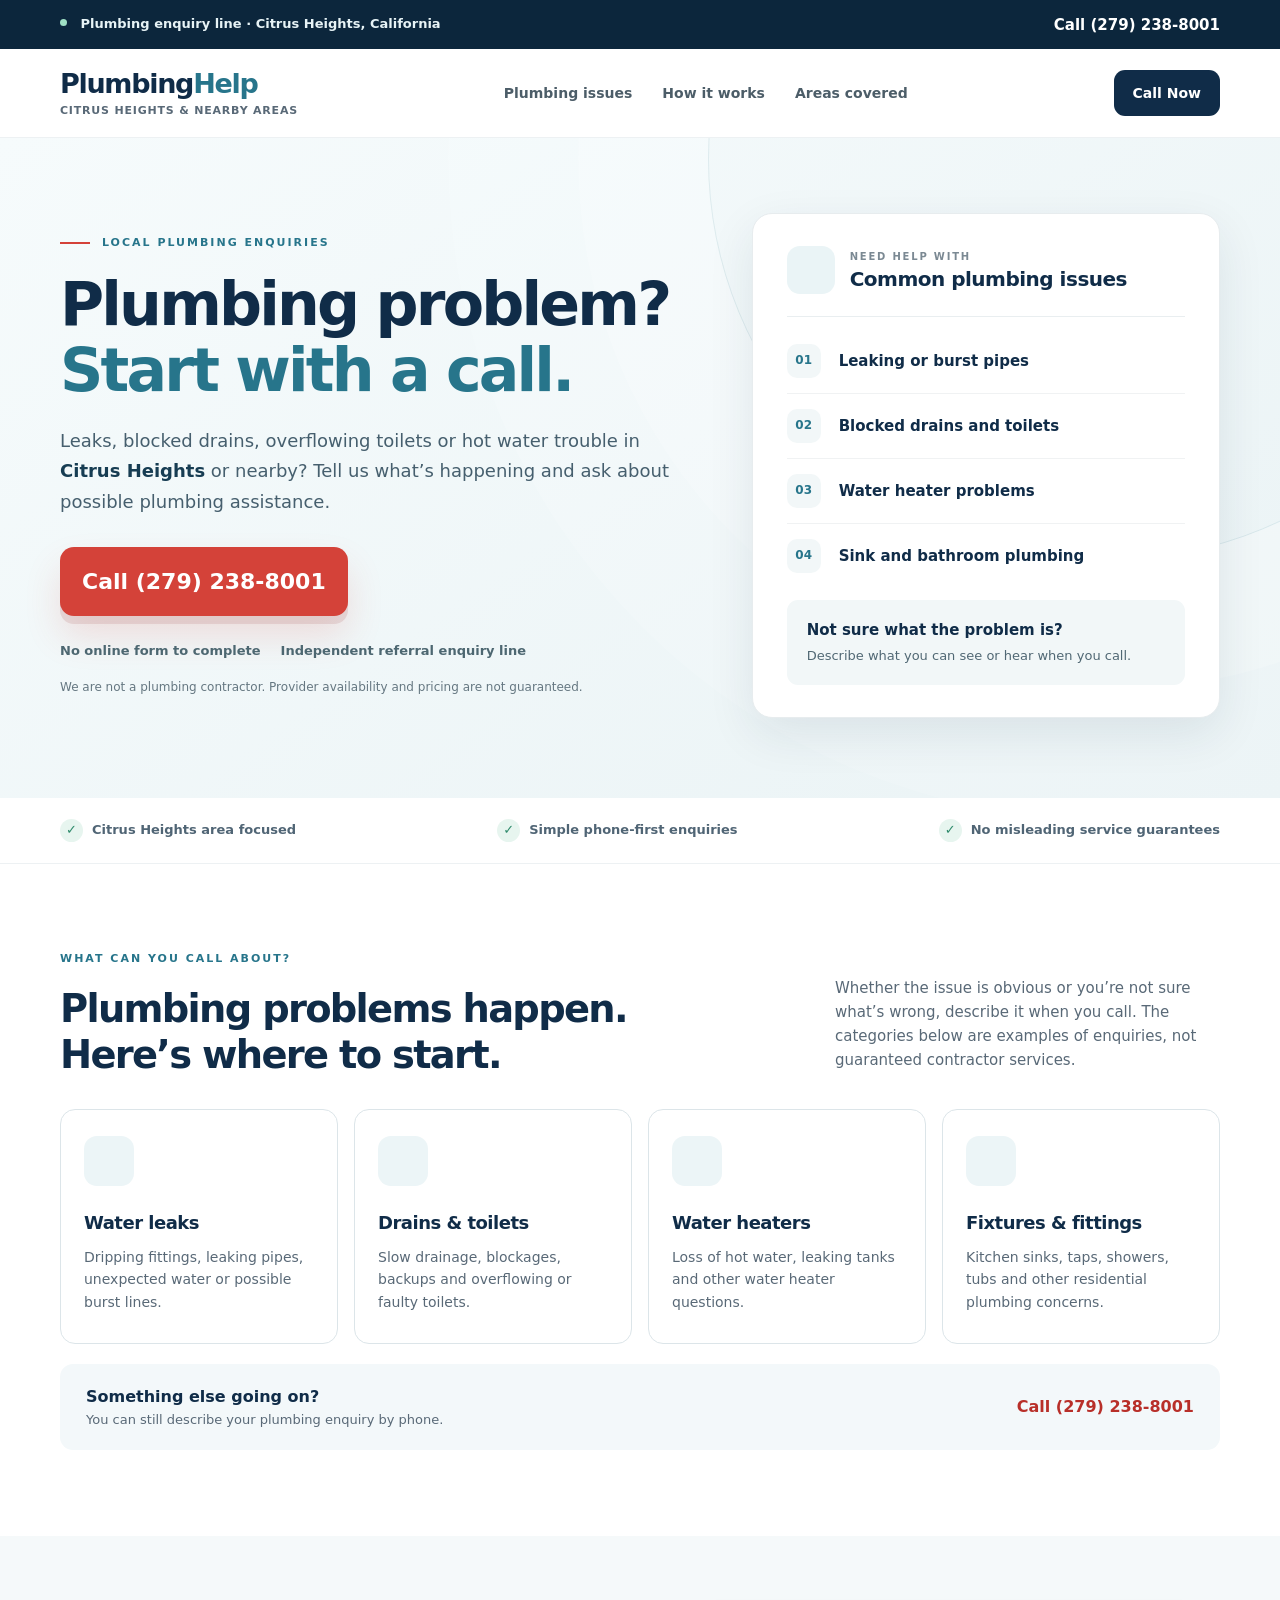
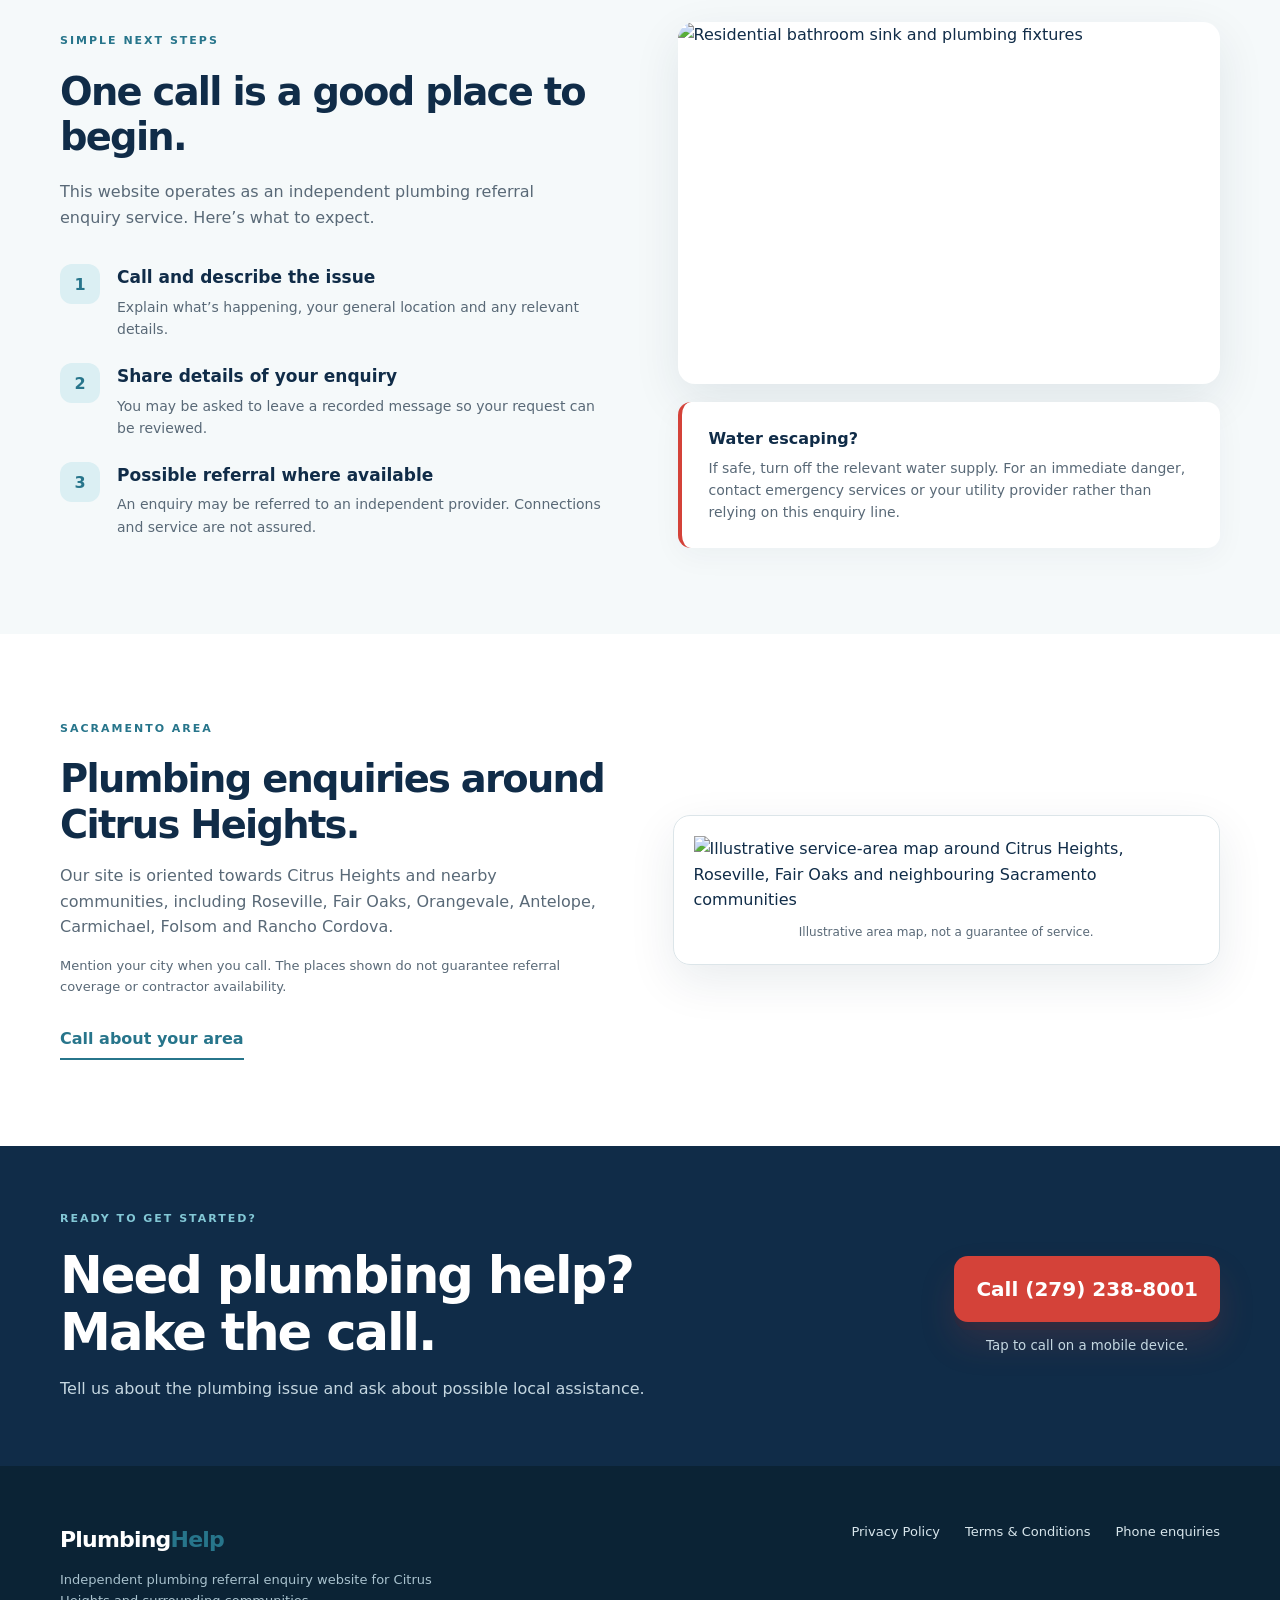
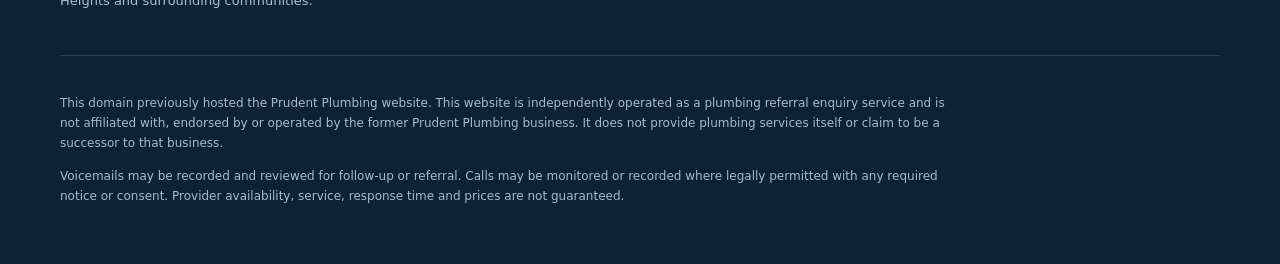
==== index.html @ e6895f0c "Add files via upload" ====
<!DOCTYPE html>

<html lang="en-US">
<head>
<meta charset="utf-8"/>
<meta content="width=device-width, initial-scale=1" name="viewport"/>
<meta content="#102c48" name="theme-color"/>
<title>Plumbing Help in Citrus Heights, CA | Independent Referral Enquiries</title>
<meta content="Plumbing problem in Citrus Heights or nearby Sacramento communities? Call an independent plumbing referral enquiry service to explain your issue and ask about possible local assistance." name="description"/>
<link href="https://prudent-plumbing.com/" rel="canonical"/>
<style>
:root{--ink:#102c48;--navy:#102c48;--navy2:#183d5c;--blue:#27758b;--red:#d44239;--red-dark:#b82f29;--paper:#fff;--mist:#f2f7f8;--line:#dce5e9;--muted:#596977;--shadow:0 16px 48px rgba(16,44,72,.09)}*{box-sizing:border-box}html{scroll-behavior:smooth;scroll-padding-top:90px}body{margin:0;font-family:Inter,ui-sans-serif,system-ui,-apple-system,BlinkMacSystemFont,"Segoe UI",sans-serif;color:var(--ink);background:var(--paper);line-height:1.6;-webkit-font-smoothing:antialiased}a{color:inherit;text-decoration:none}a:focus-visible{outline:3px solid #e76c54;outline-offset:4px}img{max-width:100%;height:auto;display:block}svg{width:24px;height:24px;fill:none;stroke:currentColor;stroke-width:1.8;stroke-linecap:round;stroke-linejoin:round}.wrap{width:min(1160px,calc(100% - 48px));margin-inline:auto}.skip{position:absolute;left:-9999px;top:0;background:#fff;padding:12px;z-index:200}.skip:focus{left:12px}.topbar{background:#0c263c;color:#e7f3f6}.topbar-inner{min-height:49px;display:flex;align-items:center;justify-content:space-between;gap:16px;font-size:13px;font-weight:600}.status-dot{display:inline-block;width:7px;height:7px;background:#9fe0c5;border-radius:50%;margin-right:9px;vertical-align:2px}.topbar-link{color:#fff;font-size:15px}.topbar-link span{font-size:18px}.site-header{background:#fff;border-bottom:1px solid #edf1f3}.header-inner{min-height:88px;display:flex;align-items:center;justify-content:space-between;gap:24px}.site-brand{display:flex;flex-direction:column;line-height:1.1}.brand-text{font-size:27px;font-weight:850;letter-spacing:-1.3px}.brand-accent,.footer-inner strong span{color:var(--blue)}.brand-small{font-size:11px;letter-spacing:.8px;color:var(--muted);margin-top:7px;text-transform:uppercase;font-weight:700}.desktop-nav{display:flex;gap:30px;font-size:14px;font-weight:700;color:#4c5d68}.desktop-nav a:hover{color:var(--red)}.header-cta{display:inline-flex;align-items:center;gap:8px;background:var(--ink);color:white;font-size:14px;font-weight:800;padding:12px 19px;border-radius:11px;white-space:nowrap}.header-cta svg{width:17px;height:17px}.header-cta:hover{background:var(--blue)}.hero{background:linear-gradient(145deg,#f6fbfc 0%,#eaf3f5 100%);position:relative;overflow:hidden}.hero:before{content:"";position:absolute;right:-230px;top:-380px;width:800px;height:800px;border:1px solid rgba(40,117,139,.1);border-radius:50%;box-shadow:0 0 0 130px rgba(255,255,255,.15),0 0 0 260px rgba(255,255,255,.10);pointer-events:none}.hero-grid{display:grid;grid-template-columns:minmax(0,1.15fr) minmax(340px,.85fr);gap:58px;align-items:center;padding-top:75px;padding-bottom:80px;position:relative}.eyebrow,.section-eyebrow{letter-spacing:2px;text-transform:uppercase;font-size:11px;font-weight:850;color:var(--blue);margin:0 0 19px}.eyebrow{display:flex;align-items:center;gap:12px}.small-line{height:2px;width:30px;background:var(--red)}.hero h1{font-size:clamp(40px,4.7vw,66px);line-height:1.1;letter-spacing:-2.8px;margin:0 0 23px;font-weight:850}.hero h1 span{color:var(--blue)}.hero-lead{font-size:18px;line-height:1.7;max-width:650px;color:#465f6e;margin:0 0 29px}.hero-lead strong{color:#173d53}.primary-cta{display:inline-flex;justify-content:center;align-items:center;gap:13px;background:var(--red);color:white;font-weight:850;border-radius:14px;padding:17px 22px;box-shadow:0 8px 0 rgba(130,26,25,.11),0 20px 36px rgba(212,66,57,.15);transition:background .2s,transform .2s}.primary-cta:hover{background:var(--red-dark);transform:translateY(-2px)}.hero-main-cta{font-size:22px;min-height:68px}.primary-cta svg{width:23px;height:23px;flex-shrink:0}.cta-arrow{font-size:24px;margin-left:7px}.hero-meta{display:flex;flex-wrap:wrap;gap:10px 20px;margin-top:25px;font-size:13px;font-weight:700;color:#4d6771}.hero-meta span{display:inline-flex;align-items:center;gap:7px}.hero-meta svg{width:17px;height:17px;color:var(--blue);stroke-width:3}.hero-honesty{margin:16px 0 0;font-size:12px;color:#657781;max-width:550px}.hero-aside{background:#fff;box-shadow:var(--shadow);border:1px solid #e7ecee;border-radius:20px;padding:32px 34px;position:relative}.aside-header{display:flex;align-items:center;gap:15px;border-bottom:1px solid #e9eef0;padding-bottom:22px}.aside-icon{width:48px;height:48px;display:grid;place-items:center;border-radius:13px;background:#eaf4f6;color:var(--blue)}.aside-icon svg{width:22px;height:22px}.aside-kicker{font-size:10px;letter-spacing:1.8px;font-weight:850;color:#7b8993;margin:0 0 2px}.aside-header h2{font-size:20px;line-height:1.2;letter-spacing:-.5px;margin:0}.aside-items{padding:12px 0}.aside-items>div{display:flex;gap:18px;align-items:center;border-bottom:1px solid #f0f2f3;padding:15px 0;font-size:15px;font-weight:700}.aside-items>div:last-child{border-bottom:0}.issue-symbol{width:34px;height:34px;display:grid;place-items:center;background:#f2f7f8;border-radius:10px;color:var(--blue);font-size:12px;font-weight:850}.aside-footer{border-radius:11px;background:var(--mist);padding:18px 20px;display:flex;flex-direction:column;gap:4px}.aside-footer strong{font-size:15px}.aside-footer span{font-size:13px;color:#516874}.trust-strip{background:#fff;border-bottom:1px solid #edf1f3}.trust-inner{display:flex;align-items:center;justify-content:space-between;gap:22px;padding:21px 0;color:#506575;font-size:13px;font-weight:700}.trust-inner>span{display:flex;align-items:center;gap:9px}.trust-tick{background:#e7f5ef;color:#2f8b6c;width:23px;height:23px;border-radius:50%;display:grid;place-items:center;font-weight:900}.section{padding:86px 0}.section-heading{display:flex;justify-content:space-between;align-items:end;gap:65px;margin-bottom:32px}.section-heading h2,.how-copy h2,.location-copy h2{font-size:clamp(32px,3vw,43px);letter-spacing:-1.7px;line-height:1.18;margin:0;font-weight:850}.section-heading>p{max-width:385px;color:var(--muted);font-size:15px;margin:0 0 5px}.service-grid{display:grid;grid-template-columns:repeat(4,1fr);gap:16px}.service-card{border:1px solid var(--line);border-radius:15px;padding:26px 23px;min-height:235px;background:#fff;transition:box-shadow .2s,transform .2s}.service-card:hover{box-shadow:var(--shadow);transform:translateY(-3px)}.service-icon{color:var(--blue);background:#ecf5f7;width:50px;height:50px;display:grid;place-items:center;border-radius:13px;margin-bottom:23px}.service-card h3{font-size:18px;margin:0 0 8px;letter-spacing:-.5px}.service-card p{margin:0;color:var(--muted);font-size:14px}.services-cta{background:#f3f8fa;border-radius:13px;margin-top:20px;padding:20px 26px;display:flex;align-items:center;justify-content:space-between;gap:22px}.services-cta div{display:flex;flex-direction:column}.services-cta strong{font-size:16px}.services-cta span{font-size:13px;color:var(--muted)}.services-cta a{color:var(--red-dark);font-weight:850;white-space:nowrap}.services-cta a span{color:inherit;font-size:20px}.how-section{background:#f5f9fa}.how-layout{display:grid;grid-template-columns:1fr 1fr;gap:75px;align-items:center}.how-intro{color:var(--muted);font-size:16px;margin:20px 0 34px;max-width:530px}.steps{display:grid;gap:23px}.step{display:flex;align-items:start;gap:17px}.step-num{width:40px;height:40px;flex-shrink:0;border-radius:12px;background:#dbeff3;display:grid;place-items:center;color:var(--blue);font-weight:850}.step h3{font-size:17px;margin:0 0 4px}.step p{font-size:14px;color:var(--muted);margin:0}.photo-frame{border-radius:17px;overflow:hidden;box-shadow:var(--shadow);background:#fff}.photo-frame img{width:100%;aspect-ratio:1.5;object-fit:cover}.help-note{padding:24px 27px;border-radius:13px;background:#fff;margin-top:18px;border-left:4px solid var(--red);box-shadow:0 8px 30px rgba(16,44,72,.045)}.help-note strong{font-size:16px}.help-note p{margin:5px 0 0;font-size:14px;color:var(--muted)}.location-grid{display:grid;grid-template-columns:1fr 1fr;gap:65px;align-items:center}.location-copy p:not(.section-eyebrow){max-width:540px;color:var(--muted);font-size:16px}.location-copy .muted{font-size:13px!important}.secondary-cta{display:inline-flex;gap:10px;align-items:center;margin-top:16px;color:var(--blue);font-weight:850;border-bottom:2px solid var(--blue);padding-bottom:6px}.secondary-cta span{font-size:22px}.map-frame{padding:20px;border:1px solid var(--line);border-radius:17px;box-shadow:var(--shadow)}.map-frame img{width:100%;object-fit:contain}.map-frame p{font-size:12px;text-align:center;color:var(--muted);margin:10px 0 2px}.closing-cta{background:var(--navy);color:#fff;padding:64px 0}.closing-inner{display:flex;justify-content:space-between;align-items:center;gap:60px}.closing-cta .section-eyebrow{color:#83c8d6}.closing-cta h2{font-size:clamp(34px,4vw,52px);letter-spacing:-2px;line-height:1.13;margin:0 0 14px}.closing-cta p:last-child{color:#c5d7e1;margin:0}.closing-action{display:flex;flex-direction:column;align-items:center;gap:13px}.light-cta{background:var(--red);font-size:20px;white-space:nowrap}.closing-action small{color:#c5d7e1}.footer{background:#0b2335;color:#d8e6ec;padding:56px 0 45px}.footer-inner{display:flex;justify-content:space-between;gap:50px;padding-bottom:30px}.footer-inner strong{font-size:22px;letter-spacing:-.8px;color:#fff}.footer-inner p{max-width:420px;font-size:13px;color:#a9c2ce}.footer-links{display:flex;gap:25px;align-items:start;font-size:13px}.footer-links a:hover{text-decoration:underline}.footer-legal{padding-top:25px;border-top:1px solid #294254}.footer-legal p{max-width:900px;color:#a6bcc8;font-size:12px;line-height:1.7}.draft-note{color:#f2d7ae!important}.mobile-call{display:none} @media(max-width:1000px){.hero-grid{gap:30px;grid-template-columns:minmax(0,1.1fr) minmax(300px,.9fr)}.hero h1{font-size:48px}.desktop-nav{gap:16px}.service-grid{grid-template-columns:repeat(2,1fr)}.service-card{min-height:210px}.how-layout,.location-grid{gap:40px}}@media(max-width:760px){.wrap{width:min(100% - 32px,600px)}.topbar-inner{min-height:40px}.topbar-message{font-size:11px}.topbar-link{display:none}.header-inner{min-height:72px}.brand-text{font-size:24px}.brand-small{font-size:9px}.desktop-nav{display:none}.header-cta{padding:10px 13px}.hero-grid{grid-template-columns:1fr;padding-top:52px;padding-bottom:55px;gap:36px}.hero h1{font-size:clamp(39px,10vw,55px);letter-spacing:-1.9px}.hero-lead{font-size:16px}.hero-aside{padding:24px}.hero-main-cta{font-size:18px;width:100%;padding:15px 12px}.hero-meta{font-size:12px}.trust-inner{flex-wrap:wrap;gap:13px;padding:16px 0}.trust-inner>span{width:100%}.section{padding:64px 0}.section-heading{display:block}.section-heading>p{margin-top:17px}.service-grid{grid-template-columns:repeat(2,1fr)}.how-layout,.location-grid{grid-template-columns:1fr}.location-grid .map-frame{order:2}.services-cta{align-items:start;flex-direction:column}.closing-inner{flex-direction:column;align-items:start;gap:28px}.closing-action{align-items:stretch;width:100%}.light-cta{justify-content:center;font-size:18px}.footer-inner{flex-direction:column;gap:22px}.footer-links{flex-wrap:wrap;gap:15px}.mobile-call{display:flex;position:fixed;bottom:0;left:0;right:0;z-index:1000;justify-content:space-between;align-items:center;gap:10px;background:#fff;padding:10px 16px calc(10px + env(safe-area-inset-bottom));box-shadow:0 -6px 30px #102c4820;border-top:1px solid var(--line)}.mobile-call>span{font-size:12px;color:var(--ink);font-weight:750}.mobile-call a{background:var(--red);color:#fff;border-radius:11px;padding:11px 13px;font-size:14px;font-weight:850;white-space:nowrap}.footer{padding-bottom:110px}}@media(max-width:470px){.header-cta svg{display:none}.hero-aside{border-radius:15px}.service-grid{grid-template-columns:1fr}.service-card{min-height:0;padding:22px}.service-icon{margin-bottom:14px}.hero-meta{flex-direction:column}.closing-cta h2{font-size:35px}.mobile-call>span{font-size:11px}.mobile-call a{font-size:13px}}@media(prefers-reduced-motion:reduce){html{scroll-behavior:auto}*,*:before,*:after{transition:none!important}}

</style>
</head>
<body>
<a class="skip" href="#main">Skip to content</a>
<div class="topbar"><div class="wrap topbar-inner"><span class="topbar-message"><span aria-hidden="true" class="status-dot"></span> Plumbing enquiry line · Citrus Heights, California</span><a aria-label="Call the plumbing enquiry line on 279 238 8001" class="topbar-link" href="tel:+12792388001">Call (279) 238-8001 </a></div></div>
<header class="site-header"><div class="wrap header-inner">
<a aria-label="Plumbing Help home" class="site-brand" href="https://prudent-plumbing.com/"><span class="brand-text">Plumbing<span class="brand-accent">Help</span></span><span class="brand-small">Citrus Heights &amp; nearby areas</span></a>
<nav aria-label="Main navigation" class="desktop-nav"><a href="#services">Plumbing issues</a><a href="#how">How it works</a><a href="#areas">Areas covered</a></nav>
<a class="header-cta" href="tel:+12792388001"> Call Now</a>
</div></header>
<main id="main">
<section aria-labelledby="hero-heading" class="hero"><div class="wrap hero-grid">
<div class="hero-content"><p class="eyebrow"><span class="small-line"></span> LOCAL PLUMBING ENQUIRIES</p>
<h1 id="hero-heading">Plumbing problem?<br/><span>Start with a call.</span></h1>
<p class="hero-lead">Leaks, blocked drains, overflowing toilets or hot water trouble in <strong>Citrus Heights</strong> or nearby? Tell us what’s happening and ask about possible plumbing assistance.</p>
<a class="primary-cta hero-main-cta" href="tel:+12792388001"><span>Call (279) 238-8001</span></a>
<div class="hero-meta"><span> No online form to complete</span><span> Independent referral enquiry line</span></div>
<p class="hero-honesty">We are not a plumbing contractor. Provider availability and pricing are not guaranteed.</p>
</div>
<aside aria-label="Plumbing enquiry guidance" class="hero-aside"><div class="aside-header"><span aria-hidden="true" class="aside-icon"></span><div><p class="aside-kicker">NEED HELP WITH</p><h2>Common plumbing issues</h2></div></div>
<div class="aside-items"><div><span aria-hidden="true" class="issue-symbol">01</span><span>Leaking or burst pipes</span></div><div><span aria-hidden="true" class="issue-symbol">02</span><span>Blocked drains and toilets</span></div><div><span aria-hidden="true" class="issue-symbol">03</span><span>Water heater problems</span></div><div><span aria-hidden="true" class="issue-symbol">04</span><span>Sink and bathroom plumbing</span></div></div>
<div class="aside-footer"><strong>Not sure what the problem is?</strong><span>Describe what you can see or hear when you call.</span></div>
</aside>
</div></section>
<section class="trust-strip"><div class="wrap trust-inner"><span><span aria-hidden="true" class="trust-tick">✓</span> Citrus Heights area focused</span><span><span aria-hidden="true" class="trust-tick">✓</span> Simple phone-first enquiries</span><span><span aria-hidden="true" class="trust-tick">✓</span> No misleading service guarantees</span></div></section>
<section class="section services-section" id="services"><div class="wrap"><div class="section-heading"><div><p class="section-eyebrow">WHAT CAN YOU CALL ABOUT?</p><h2>Plumbing problems happen.<br/>Here’s where to start.</h2></div><p>Whether the issue is obvious or you’re not sure what’s wrong, describe it when you call. The categories below are examples of enquiries, not guaranteed contractor services.</p></div>
<div class="service-grid">
<article class="service-card"><div class="service-icon"></div><h3>Water leaks</h3><p>Dripping fittings, leaking pipes, unexpected water or possible burst lines.</p></article>
<article class="service-card"><div class="service-icon"></div><h3>Drains &amp; toilets</h3><p>Slow drainage, blockages, backups and overflowing or faulty toilets.</p></article>
<article class="service-card"><div class="service-icon"></div><h3>Water heaters</h3><p>Loss of hot water, leaking tanks and other water heater questions.</p></article>
<article class="service-card"><div class="service-icon"></div><h3>Fixtures &amp; fittings</h3><p>Kitchen sinks, taps, showers, tubs and other residential plumbing concerns.</p></article>
</div>
<div class="services-cta"><div><strong>Something else going on?</strong><span>You can still describe your plumbing enquiry by phone.</span></div><a href="tel:+12792388001">Call (279) 238-8001 </a></div>
</div></section>
<section class="section how-section" id="how"><div class="wrap how-layout"><div class="how-copy"><p class="section-eyebrow">SIMPLE NEXT STEPS</p><h2>One call is a good place to begin.</h2><p class="how-intro">This website operates as an independent plumbing referral enquiry service. Here’s what to expect.</p><div class="steps"><div class="step"><span class="step-num">1</span><div><h3>Call and describe the issue</h3><p>Explain what’s happening, your general location and any relevant details.</p></div></div><div class="step"><span class="step-num">2</span><div><h3>Share details of your enquiry</h3><p>You may be asked to leave a recorded message so your request can be reviewed.</p></div></div><div class="step"><span class="step-num">3</span><div><h3>Possible referral where available</h3><p>An enquiry may be referred to an independent provider. Connections and service are not assured.</p></div></div></div></div><div class="how-side"><div class="photo-frame"><img alt="Residential bathroom sink and plumbing fixtures" loading="lazy" src="assets/plumbing-support.png"/></div><div class="help-note"><strong>Water escaping?</strong><p>If safe, turn off the relevant water supply. For an immediate danger, contact emergency services or your utility provider rather than relying on this enquiry line.</p></div></div></div></section>
<section class="section location-section" id="areas"><div class="wrap location-grid"><div class="location-copy"><p class="section-eyebrow">SACRAMENTO AREA</p><h2>Plumbing enquiries around Citrus Heights.</h2><p>Our site is oriented towards Citrus Heights and nearby communities, including Roseville, Fair Oaks, Orangevale, Antelope, Carmichael, Folsom and Rancho Cordova.</p><p class="muted">Mention your city when you call. The places shown do not guarantee referral coverage or contractor availability.</p><a class="secondary-cta" href="tel:+12792388001">Call about your area </a></div><div class="map-frame"><img alt="Illustrative service-area map around Citrus Heights, Roseville, Fair Oaks and neighbouring Sacramento communities" loading="lazy" src="assets/service_area.png"/><p>Illustrative area map, not a guarantee of service.</p></div></div></section>
<section class="closing-cta"><div class="wrap closing-inner"><div><p class="section-eyebrow">READY TO GET STARTED?</p><h2>Need plumbing help?<br/>Make the call.</h2><p>Tell us about the plumbing issue and ask about possible local assistance.</p></div><div class="closing-action"><a class="primary-cta light-cta" href="tel:+12792388001"> Call (279) 238-8001</a><small>Tap to call on a mobile device.</small></div></div></section>
</main>
<footer class="footer" id="contact"><div class="wrap footer-inner"><div><strong>Plumbing<span>Help</span></strong><p>Independent plumbing referral enquiry website for Citrus Heights and surrounding communities.</p></div><div class="footer-links"><a href="https://prudent-plumbing.com/privacy.html">Privacy Policy</a><a href="https://prudent-plumbing.com/terms.html">Terms &amp; Conditions</a><a href="tel:+12792388001">Phone enquiries</a></div></div><div class="wrap footer-legal"><p>This domain previously hosted the Prudent Plumbing website. This website is independently operated as a plumbing referral enquiry service and is not affiliated with, endorsed by or operated by the former Prudent Plumbing business. It does not provide plumbing services itself or claim to be a successor to that business.</p><p>Voicemails may be recorded and reviewed for follow-up or referral. Calls may be monitored or recorded where legally permitted with any required notice or consent. Provider availability, service, response time and prices are not guaranteed.</p></div></footer>
<div class="mobile-call"><span>Plumbing enquiry line</span><a aria-label="Call 279 238 8001" href="tel:+12792388001">Call (279) 238-8001 </a></div>
</body>
</html>
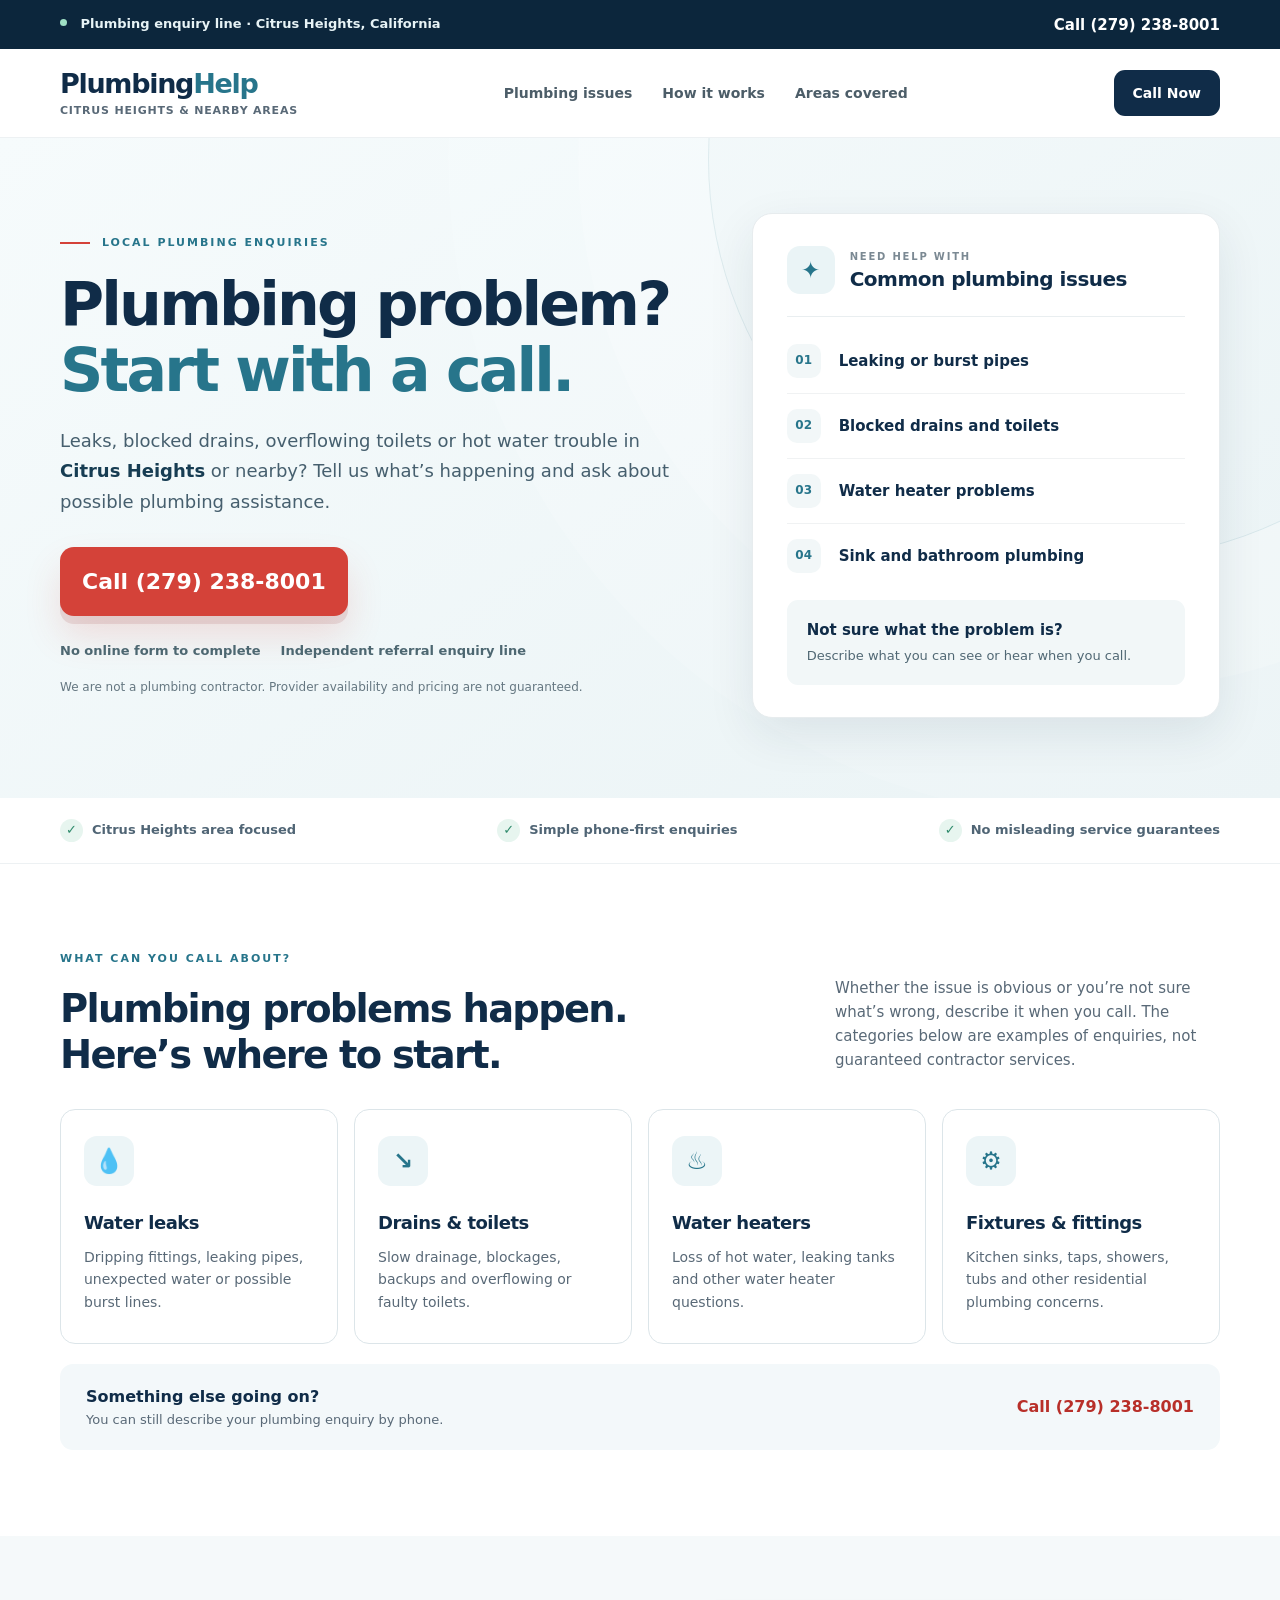
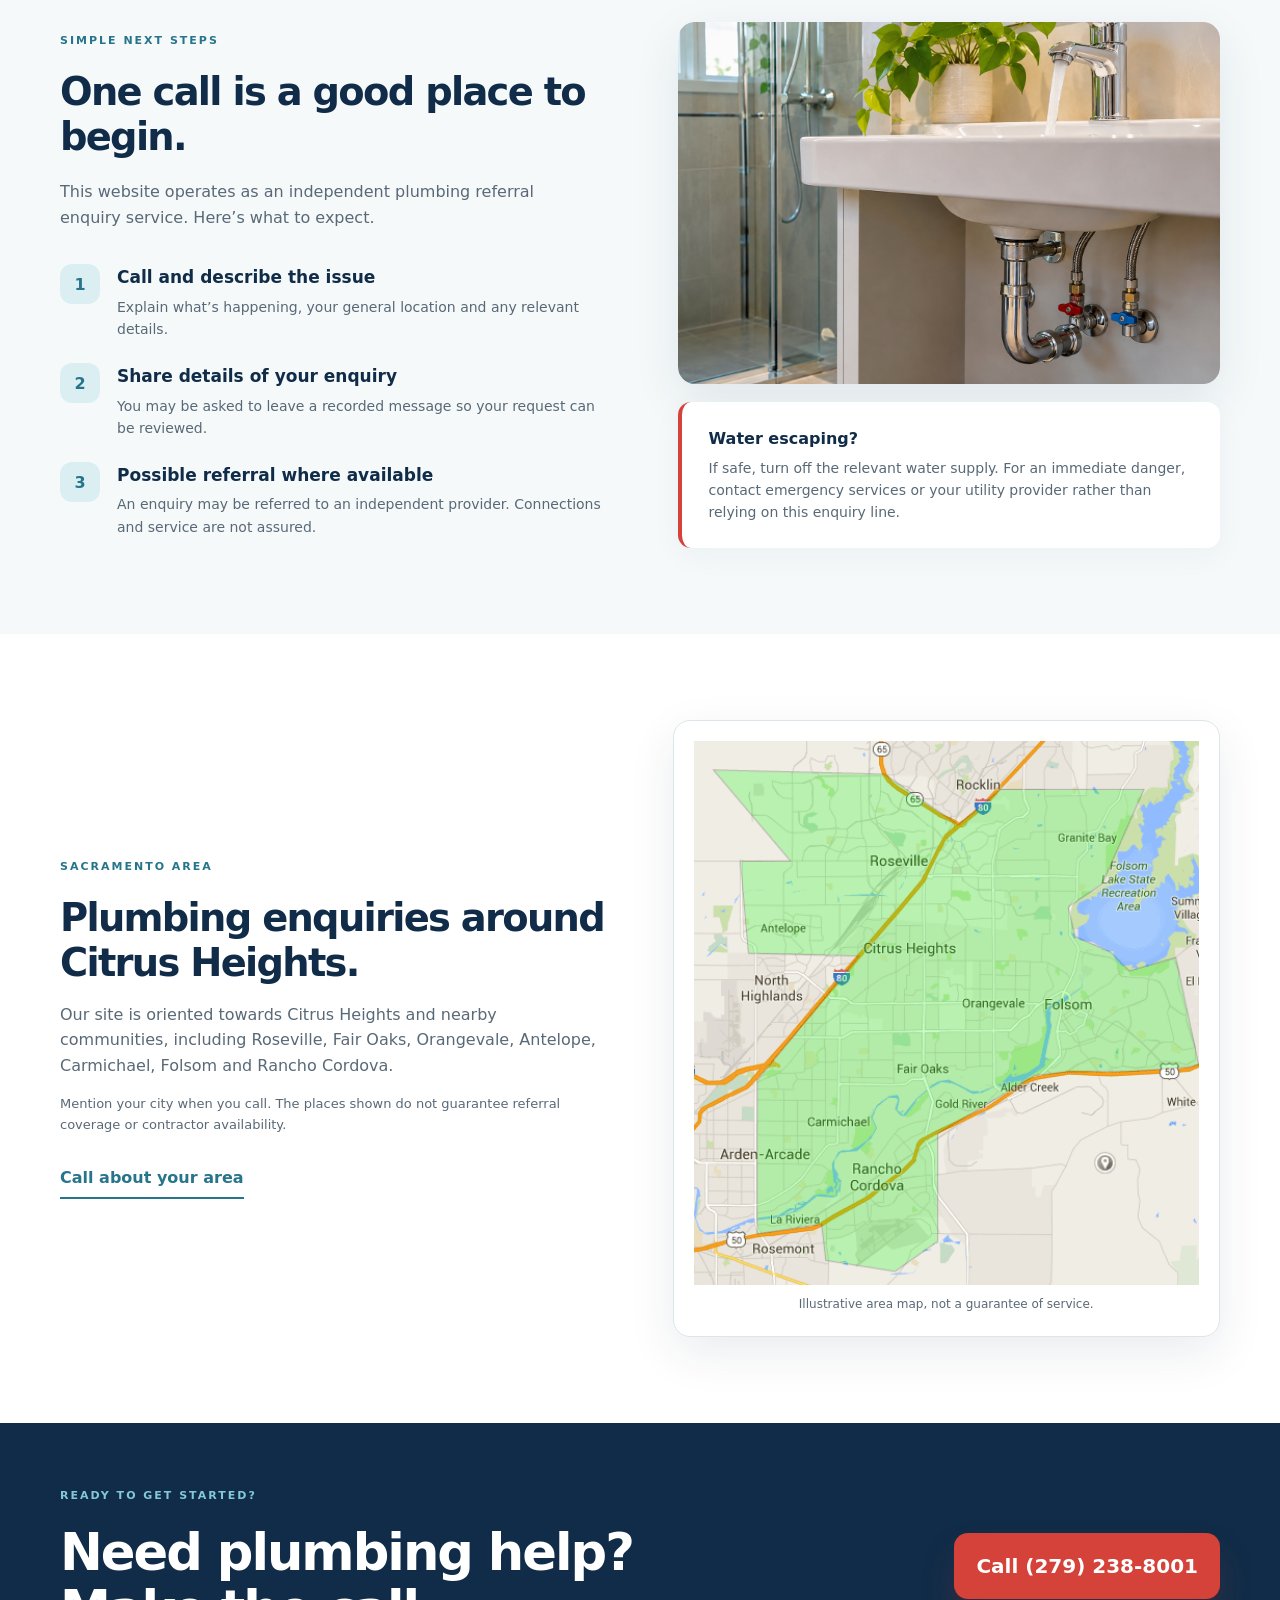
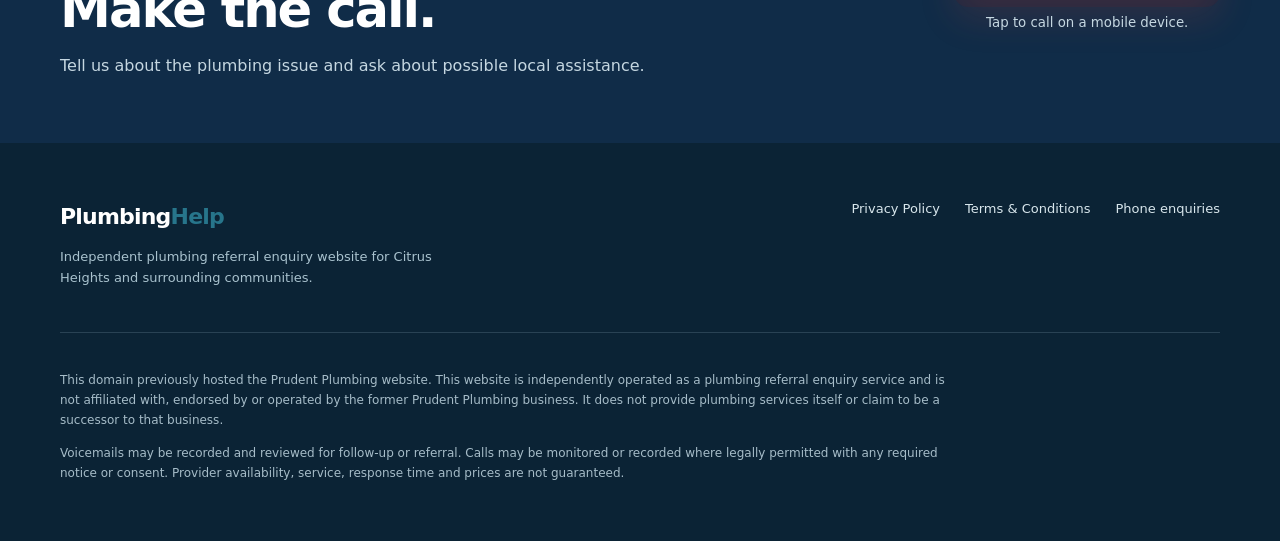
==== commit cea9b2bd: "Add files via upload" ====
--- a/index.html
+++ b/index.html
@@ -11,6 +11,9 @@
 <style>
 :root{--ink:#102c48;--navy:#102c48;--navy2:#183d5c;--blue:#27758b;--red:#d44239;--red-dark:#b82f29;--paper:#fff;--mist:#f2f7f8;--line:#dce5e9;--muted:#596977;--shadow:0 16px 48px rgba(16,44,72,.09)}*{box-sizing:border-box}html{scroll-behavior:smooth;scroll-padding-top:90px}body{margin:0;font-family:Inter,ui-sans-serif,system-ui,-apple-system,BlinkMacSystemFont,"Segoe UI",sans-serif;color:var(--ink);background:var(--paper);line-height:1.6;-webkit-font-smoothing:antialiased}a{color:inherit;text-decoration:none}a:focus-visible{outline:3px solid #e76c54;outline-offset:4px}img{max-width:100%;height:auto;display:block}svg{width:24px;height:24px;fill:none;stroke:currentColor;stroke-width:1.8;stroke-linecap:round;stroke-linejoin:round}.wrap{width:min(1160px,calc(100% - 48px));margin-inline:auto}.skip{position:absolute;left:-9999px;top:0;background:#fff;padding:12px;z-index:200}.skip:focus{left:12px}.topbar{background:#0c263c;color:#e7f3f6}.topbar-inner{min-height:49px;display:flex;align-items:center;justify-content:space-between;gap:16px;font-size:13px;font-weight:600}.status-dot{display:inline-block;width:7px;height:7px;background:#9fe0c5;border-radius:50%;margin-right:9px;vertical-align:2px}.topbar-link{color:#fff;font-size:15px}.topbar-link span{font-size:18px}.site-header{background:#fff;border-bottom:1px solid #edf1f3}.header-inner{min-height:88px;display:flex;align-items:center;justify-content:space-between;gap:24px}.site-brand{display:flex;flex-direction:column;line-height:1.1}.brand-text{font-size:27px;font-weight:850;letter-spacing:-1.3px}.brand-accent,.footer-inner strong span{color:var(--blue)}.brand-small{font-size:11px;letter-spacing:.8px;color:var(--muted);margin-top:7px;text-transform:uppercase;font-weight:700}.desktop-nav{display:flex;gap:30px;font-size:14px;font-weight:700;color:#4c5d68}.desktop-nav a:hover{color:var(--red)}.header-cta{display:inline-flex;align-items:center;gap:8px;background:var(--ink);color:white;font-size:14px;font-weight:800;padding:12px 19px;border-radius:11px;white-space:nowrap}.header-cta svg{width:17px;height:17px}.header-cta:hover{background:var(--blue)}.hero{background:linear-gradient(145deg,#f6fbfc 0%,#eaf3f5 100%);position:relative;overflow:hidden}.hero:before{content:"";position:absolute;right:-230px;top:-380px;width:800px;height:800px;border:1px solid rgba(40,117,139,.1);border-radius:50%;box-shadow:0 0 0 130px rgba(255,255,255,.15),0 0 0 260px rgba(255,255,255,.10);pointer-events:none}.hero-grid{display:grid;grid-template-columns:minmax(0,1.15fr) minmax(340px,.85fr);gap:58px;align-items:center;padding-top:75px;padding-bottom:80px;position:relative}.eyebrow,.section-eyebrow{letter-spacing:2px;text-transform:uppercase;font-size:11px;font-weight:850;color:var(--blue);margin:0 0 19px}.eyebrow{display:flex;align-items:center;gap:12px}.small-line{height:2px;width:30px;background:var(--red)}.hero h1{font-size:clamp(40px,4.7vw,66px);line-height:1.1;letter-spacing:-2.8px;margin:0 0 23px;font-weight:850}.hero h1 span{color:var(--blue)}.hero-lead{font-size:18px;line-height:1.7;max-width:650px;color:#465f6e;margin:0 0 29px}.hero-lead strong{color:#173d53}.primary-cta{display:inline-flex;justify-content:center;align-items:center;gap:13px;background:var(--red);color:white;font-weight:850;border-radius:14px;padding:17px 22px;box-shadow:0 8px 0 rgba(130,26,25,.11),0 20px 36px rgba(212,66,57,.15);transition:background .2s,transform .2s}.primary-cta:hover{background:var(--red-dark);transform:translateY(-2px)}.hero-main-cta{font-size:22px;min-height:68px}.primary-cta svg{width:23px;height:23px;flex-shrink:0}.cta-arrow{font-size:24px;margin-left:7px}.hero-meta{display:flex;flex-wrap:wrap;gap:10px 20px;margin-top:25px;font-size:13px;font-weight:700;color:#4d6771}.hero-meta span{display:inline-flex;align-items:center;gap:7px}.hero-meta svg{width:17px;height:17px;color:var(--blue);stroke-width:3}.hero-honesty{margin:16px 0 0;font-size:12px;color:#657781;max-width:550px}.hero-aside{background:#fff;box-shadow:var(--shadow);border:1px solid #e7ecee;border-radius:20px;padding:32px 34px;position:relative}.aside-header{display:flex;align-items:center;gap:15px;border-bottom:1px solid #e9eef0;padding-bottom:22px}.aside-icon{width:48px;height:48px;display:grid;place-items:center;border-radius:13px;background:#eaf4f6;color:var(--blue)}.aside-icon svg{width:22px;height:22px}.aside-kicker{font-size:10px;letter-spacing:1.8px;font-weight:850;color:#7b8993;margin:0 0 2px}.aside-header h2{font-size:20px;line-height:1.2;letter-spacing:-.5px;margin:0}.aside-items{padding:12px 0}.aside-items>div{display:flex;gap:18px;align-items:center;border-bottom:1px solid #f0f2f3;padding:15px 0;font-size:15px;font-weight:700}.aside-items>div:last-child{border-bottom:0}.issue-symbol{width:34px;height:34px;display:grid;place-items:center;background:#f2f7f8;border-radius:10px;color:var(--blue);font-size:12px;font-weight:850}.aside-footer{border-radius:11px;background:var(--mist);padding:18px 20px;display:flex;flex-direction:column;gap:4px}.aside-footer strong{font-size:15px}.aside-footer span{font-size:13px;color:#516874}.trust-strip{background:#fff;border-bottom:1px solid #edf1f3}.trust-inner{display:flex;align-items:center;justify-content:space-between;gap:22px;padding:21px 0;color:#506575;font-size:13px;font-weight:700}.trust-inner>span{display:flex;align-items:center;gap:9px}.trust-tick{background:#e7f5ef;color:#2f8b6c;width:23px;height:23px;border-radius:50%;display:grid;place-items:center;font-weight:900}.section{padding:86px 0}.section-heading{display:flex;justify-content:space-between;align-items:end;gap:65px;margin-bottom:32px}.section-heading h2,.how-copy h2,.location-copy h2{font-size:clamp(32px,3vw,43px);letter-spacing:-1.7px;line-height:1.18;margin:0;font-weight:850}.section-heading>p{max-width:385px;color:var(--muted);font-size:15px;margin:0 0 5px}.service-grid{display:grid;grid-template-columns:repeat(4,1fr);gap:16px}.service-card{border:1px solid var(--line);border-radius:15px;padding:26px 23px;min-height:235px;background:#fff;transition:box-shadow .2s,transform .2s}.service-card:hover{box-shadow:var(--shadow);transform:translateY(-3px)}.service-icon{color:var(--blue);background:#ecf5f7;width:50px;height:50px;display:grid;place-items:center;border-radius:13px;margin-bottom:23px}.service-card h3{font-size:18px;margin:0 0 8px;letter-spacing:-.5px}.service-card p{margin:0;color:var(--muted);font-size:14px}.services-cta{background:#f3f8fa;border-radius:13px;margin-top:20px;padding:20px 26px;display:flex;align-items:center;justify-content:space-between;gap:22px}.services-cta div{display:flex;flex-direction:column}.services-cta strong{font-size:16px}.services-cta span{font-size:13px;color:var(--muted)}.services-cta a{color:var(--red-dark);font-weight:850;white-space:nowrap}.services-cta a span{color:inherit;font-size:20px}.how-section{background:#f5f9fa}.how-layout{display:grid;grid-template-columns:1fr 1fr;gap:75px;align-items:center}.how-intro{color:var(--muted);font-size:16px;margin:20px 0 34px;max-width:530px}.steps{display:grid;gap:23px}.step{display:flex;align-items:start;gap:17px}.step-num{width:40px;height:40px;flex-shrink:0;border-radius:12px;background:#dbeff3;display:grid;place-items:center;color:var(--blue);font-weight:850}.step h3{font-size:17px;margin:0 0 4px}.step p{font-size:14px;color:var(--muted);margin:0}.photo-frame{border-radius:17px;overflow:hidden;box-shadow:var(--shadow);background:#fff}.photo-frame img{width:100%;aspect-ratio:1.5;object-fit:cover}.help-note{padding:24px 27px;border-radius:13px;background:#fff;margin-top:18px;border-left:4px solid var(--red);box-shadow:0 8px 30px rgba(16,44,72,.045)}.help-note strong{font-size:16px}.help-note p{margin:5px 0 0;font-size:14px;color:var(--muted)}.location-grid{display:grid;grid-template-columns:1fr 1fr;gap:65px;align-items:center}.location-copy p:not(.section-eyebrow){max-width:540px;color:var(--muted);font-size:16px}.location-copy .muted{font-size:13px!important}.secondary-cta{display:inline-flex;gap:10px;align-items:center;margin-top:16px;color:var(--blue);font-weight:850;border-bottom:2px solid var(--blue);padding-bottom:6px}.secondary-cta span{font-size:22px}.map-frame{padding:20px;border:1px solid var(--line);border-radius:17px;box-shadow:var(--shadow)}.map-frame img{width:100%;object-fit:contain}.map-frame p{font-size:12px;text-align:center;color:var(--muted);margin:10px 0 2px}.closing-cta{background:var(--navy);color:#fff;padding:64px 0}.closing-inner{display:flex;justify-content:space-between;align-items:center;gap:60px}.closing-cta .section-eyebrow{color:#83c8d6}.closing-cta h2{font-size:clamp(34px,4vw,52px);letter-spacing:-2px;line-height:1.13;margin:0 0 14px}.closing-cta p:last-child{color:#c5d7e1;margin:0}.closing-action{display:flex;flex-direction:column;align-items:center;gap:13px}.light-cta{background:var(--red);font-size:20px;white-space:nowrap}.closing-action small{color:#c5d7e1}.footer{background:#0b2335;color:#d8e6ec;padding:56px 0 45px}.footer-inner{display:flex;justify-content:space-between;gap:50px;padding-bottom:30px}.footer-inner strong{font-size:22px;letter-spacing:-.8px;color:#fff}.footer-inner p{max-width:420px;font-size:13px;color:#a9c2ce}.footer-links{display:flex;gap:25px;align-items:start;font-size:13px}.footer-links a:hover{text-decoration:underline}.footer-legal{padding-top:25px;border-top:1px solid #294254}.footer-legal p{max-width:900px;color:#a6bcc8;font-size:12px;line-height:1.7}.draft-note{color:#f2d7ae!important}.mobile-call{display:none} @media(max-width:1000px){.hero-grid{gap:30px;grid-template-columns:minmax(0,1.1fr) minmax(300px,.9fr)}.hero h1{font-size:48px}.desktop-nav{gap:16px}.service-grid{grid-template-columns:repeat(2,1fr)}.service-card{min-height:210px}.how-layout,.location-grid{gap:40px}}@media(max-width:760px){.wrap{width:min(100% - 32px,600px)}.topbar-inner{min-height:40px}.topbar-message{font-size:11px}.topbar-link{display:none}.header-inner{min-height:72px}.brand-text{font-size:24px}.brand-small{font-size:9px}.desktop-nav{display:none}.header-cta{padding:10px 13px}.hero-grid{grid-template-columns:1fr;padding-top:52px;padding-bottom:55px;gap:36px}.hero h1{font-size:clamp(39px,10vw,55px);letter-spacing:-1.9px}.hero-lead{font-size:16px}.hero-aside{padding:24px}.hero-main-cta{font-size:18px;width:100%;padding:15px 12px}.hero-meta{font-size:12px}.trust-inner{flex-wrap:wrap;gap:13px;padding:16px 0}.trust-inner>span{width:100%}.section{padding:64px 0}.section-heading{display:block}.section-heading>p{margin-top:17px}.service-grid{grid-template-columns:repeat(2,1fr)}.how-layout,.location-grid{grid-template-columns:1fr}.location-grid .map-frame{order:2}.services-cta{align-items:start;flex-direction:column}.closing-inner{flex-direction:column;align-items:start;gap:28px}.closing-action{align-items:stretch;width:100%}.light-cta{justify-content:center;font-size:18px}.footer-inner{flex-direction:column;gap:22px}.footer-links{flex-wrap:wrap;gap:15px}.mobile-call{display:flex;position:fixed;bottom:0;left:0;right:0;z-index:1000;justify-content:space-between;align-items:center;gap:10px;background:#fff;padding:10px 16px calc(10px + env(safe-area-inset-bottom));box-shadow:0 -6px 30px #102c4820;border-top:1px solid var(--line)}.mobile-call>span{font-size:12px;color:var(--ink);font-weight:750}.mobile-call a{background:var(--red);color:#fff;border-radius:11px;padding:11px 13px;font-size:14px;font-weight:850;white-space:nowrap}.footer{padding-bottom:110px}}@media(max-width:470px){.header-cta svg{display:none}.hero-aside{border-radius:15px}.service-grid{grid-template-columns:1fr}.service-card{min-height:0;padding:22px}.service-icon{margin-bottom:14px}.hero-meta{flex-direction:column}.closing-cta h2{font-size:35px}.mobile-call>span{font-size:11px}.mobile-call a{font-size:13px}}@media(prefers-reduced-motion:reduce){html{scroll-behavior:auto}*,*:before,*:after{transition:none!important}}
 
+
+/* Small, intentionally sized service symbols, no external icon files required. */
+.aside-icon{font-size:23px;line-height:1;font-weight:700}.service-icon{font-family:system-ui, sans-serif;font-size:24px;line-height:1;font-weight:700;overflow:hidden}.service-icon:nth-child(1){text-align:center}
 </style>
 </head>
 <body>
@@ -30,7 +33,7 @@
 <div class="hero-meta"><span> No online form to complete</span><span> Independent referral enquiry line</span></div>
 <p class="hero-honesty">We are not a plumbing contractor. Provider availability and pricing are not guaranteed.</p>
 </div>
-<aside aria-label="Plumbing enquiry guidance" class="hero-aside"><div class="aside-header"><span aria-hidden="true" class="aside-icon"></span><div><p class="aside-kicker">NEED HELP WITH</p><h2>Common plumbing issues</h2></div></div>
+<aside aria-label="Plumbing enquiry guidance" class="hero-aside"><div class="aside-header"><span aria-hidden="true" class="aside-icon">✦</span><div><p class="aside-kicker">NEED HELP WITH</p><h2>Common plumbing issues</h2></div></div>
 <div class="aside-items"><div><span aria-hidden="true" class="issue-symbol">01</span><span>Leaking or burst pipes</span></div><div><span aria-hidden="true" class="issue-symbol">02</span><span>Blocked drains and toilets</span></div><div><span aria-hidden="true" class="issue-symbol">03</span><span>Water heater problems</span></div><div><span aria-hidden="true" class="issue-symbol">04</span><span>Sink and bathroom plumbing</span></div></div>
 <div class="aside-footer"><strong>Not sure what the problem is?</strong><span>Describe what you can see or hear when you call.</span></div>
 </aside>
@@ -38,10 +41,10 @@
 <section class="trust-strip"><div class="wrap trust-inner"><span><span aria-hidden="true" class="trust-tick">✓</span> Citrus Heights area focused</span><span><span aria-hidden="true" class="trust-tick">✓</span> Simple phone-first enquiries</span><span><span aria-hidden="true" class="trust-tick">✓</span> No misleading service guarantees</span></div></section>
 <section class="section services-section" id="services"><div class="wrap"><div class="section-heading"><div><p class="section-eyebrow">WHAT CAN YOU CALL ABOUT?</p><h2>Plumbing problems happen.<br/>Here’s where to start.</h2></div><p>Whether the issue is obvious or you’re not sure what’s wrong, describe it when you call. The categories below are examples of enquiries, not guaranteed contractor services.</p></div>
 <div class="service-grid">
-<article class="service-card"><div class="service-icon"></div><h3>Water leaks</h3><p>Dripping fittings, leaking pipes, unexpected water or possible burst lines.</p></article>
-<article class="service-card"><div class="service-icon"></div><h3>Drains &amp; toilets</h3><p>Slow drainage, blockages, backups and overflowing or faulty toilets.</p></article>
-<article class="service-card"><div class="service-icon"></div><h3>Water heaters</h3><p>Loss of hot water, leaking tanks and other water heater questions.</p></article>
-<article class="service-card"><div class="service-icon"></div><h3>Fixtures &amp; fittings</h3><p>Kitchen sinks, taps, showers, tubs and other residential plumbing concerns.</p></article>
+<article class="service-card"><div class="service-icon" aria-hidden="true">💧</div><h3>Water leaks</h3><p>Dripping fittings, leaking pipes, unexpected water or possible burst lines.</p></article>
+<article class="service-card"><div class="service-icon" aria-hidden="true">↘</div><h3>Drains &amp; toilets</h3><p>Slow drainage, blockages, backups and overflowing or faulty toilets.</p></article>
+<article class="service-card"><div class="service-icon" aria-hidden="true">♨</div><h3>Water heaters</h3><p>Loss of hot water, leaking tanks and other water heater questions.</p></article>
+<article class="service-card"><div class="service-icon" aria-hidden="true">⚙</div><h3>Fixtures &amp; fittings</h3><p>Kitchen sinks, taps, showers, tubs and other residential plumbing concerns.</p></article>
 </div>
 <div class="services-cta"><div><strong>Something else going on?</strong><span>You can still describe your plumbing enquiry by phone.</span></div><a href="tel:+12792388001">Call (279) 238-8001 </a></div>
 </div></section>
